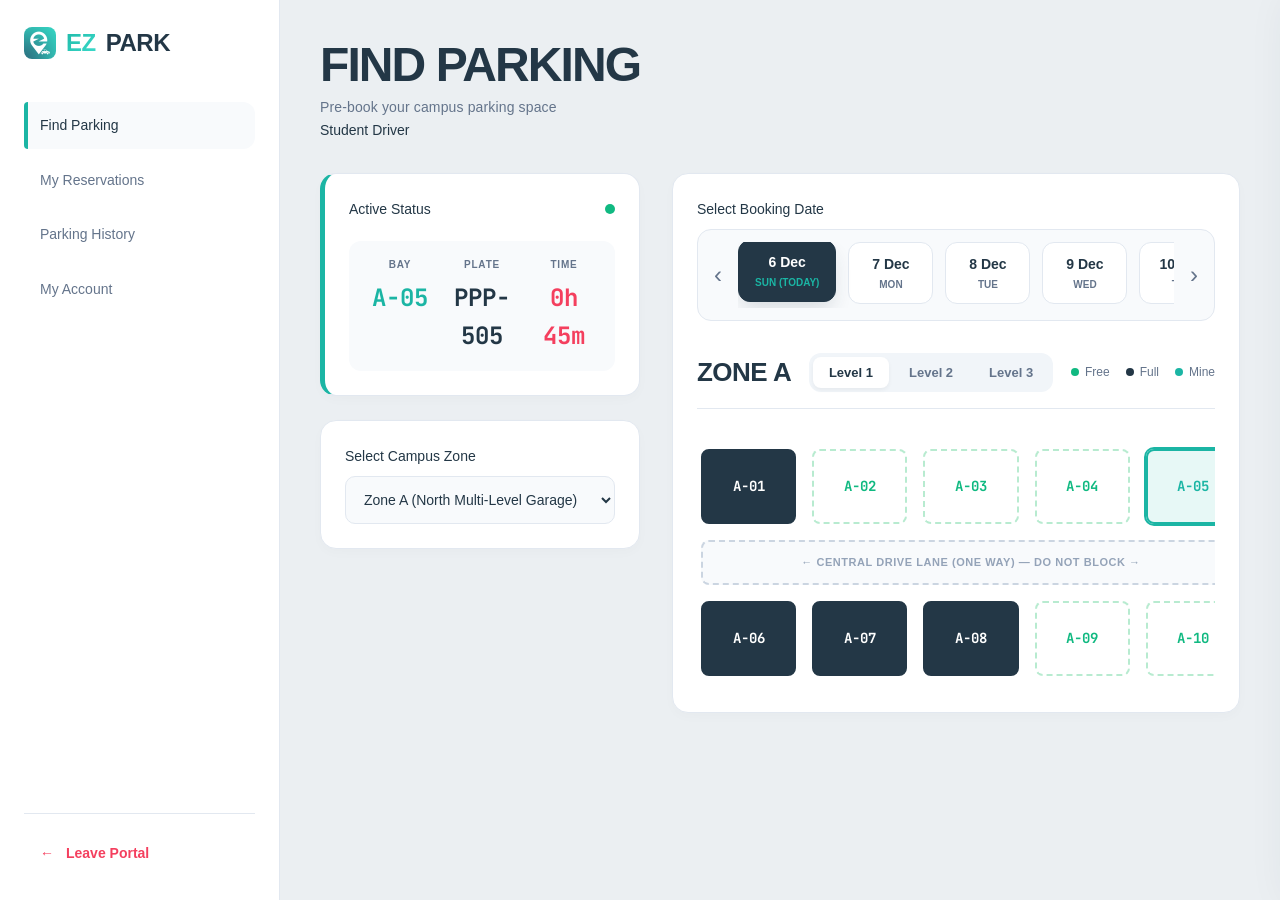
==== frontend/user.html @ 5ed70d24 "Initial commit: complete high-contrast layout, sidebar, and components" ====
<!DOCTYPE html>
<html lang="en">
<head>
    <meta charset="UTF-8">
    <meta name="viewport" content="width=device-width, initial-scale=1.0">
    <title>EZPARK | Student Portal</title>
    <link rel="stylesheet" href="style.css">
    <script src="components.js" defer></script>
</head>

<body class="admin-body user-portal-body">

    <ezpark-mobile-header></ezpark-mobile-header>

    <ezpark-sidebar role="student" active="find"></ezpark-sidebar>

    <main class="responsive-main">
        <header class="hide-on-mobile">
            <div>
                <h1>Find Parking</h1>
                <p class="section-subtitle">Pre-book your campus parking space</p>
            </div>
            <div class="user-profile">
                <span>Student Driver</span>
                <div class="avatar"></div>
            </div>
        </header>

        <div class="user-workspace-grid">
            
            <div class="user-control-col">
                <section class="card driver-status-card">
                    <div class="status-header">
                        <span class="card-title">Active Status</span>
                        <span class="status-indicator-dot pulsing"></span>
                    </div>
                    <div class="active-reservation-block">
                        <div class="status-detail">
                            <p class="detail-label">Bay</p>
                            <p class="detail-value text-teal mono-text">A-05</p>
                        </div>
                        <div class="status-detail">
                            <p class="detail-label">Plate</p>
                            <p class="detail-value mono-text">PPP-505</p>
                        </div>
                        <div class="status-detail">
                            <p class="detail-label">Time</p>
                            <p class="detail-value text-alert mono-text">0h 45m</p>
                        </div>
                    </div>
                </section>

                <section class="card zone-selector-card">
                    <span class="card-title">Select Campus Zone</span>
                    <div class="zone-dropdown-wrapper">
                        <select id="zoneSelect" class="global-select">
                            <option value="zone-a">Zone A (North Multi-Level Garage)</option>
                            <option value="zone-b">Zone B (Science Faculty Surface Lot)</option>
                            <option value="zone-c">Zone C (Underground Deck)</option>
                        </select>
                    </div>
                </section>
            </div>

            <div class="user-map-col">
                <section class="card user-map-card">
                    
                    <ezpark-calendar></ezpark-calendar>

                    <div class="map-inner-header">
                        <h3 class="panel-title" id="currentZoneTitle">Zone A</h3>
                        
                        <div class="floor-switcher" id="floorSwitcherContainer">
                            <button class="floor-btn active" data-floor="L1">Level 1</button>
                            <button class="floor-btn" data-floor="L2">Level 2</button>
                            <button class="floor-btn" data-floor="L3">Level 3</button>
                        </div>

                        <div class="map-legend">
                            <span class="legend-item"><span class="dot available"></span> Free</span>
                            <span class="legend-item"><span class="dot occupied"></span> Full</span>
                            <span class="legend-item"><span class="dot reserved"></span> Mine</span>
                        </div>
                    </div>

                    <div class="map-scroll-viewport">
                        <div class="floor-maps-container">
                            
                            <div id="map-L1" class="parking-garage-structure floor-panel active">
                                <div class="parking-spot occupied">A-01</div>
                                <div class="parking-spot available">A-02</div>
                                <div class="parking-spot available">A-03</div>
                                <div class="parking-spot available">A-04</div>
                                <div class="parking-spot reserved">A-05</div>
                                
                                <div class="driving-lane-landmark">← Central Drive Lane (One Way) — Do Not Block →</div>
                                
                                <div class="parking-spot occupied">A-06</div>
                                <div class="parking-spot occupied">A-07</div>
                                <div class="parking-spot occupied">A-08</div>
                                <div class="parking-spot available">A-09</div>
                                <div class="parking-spot available">A-10</div>
                            </div>

                            <div id="map-L2" class="parking-garage-structure floor-panel">
                                <div class="parking-spot available">B-01</div>
                                <div class="parking-spot occupied">B-02</div>
                                <div class="parking-spot occupied">B-03</div>
                                <div class="parking-spot available">B-04</div>
                                <div class="parking-spot available">B-05</div>
                                
                                <div class="driving-lane-landmark">← Central Drive Lane (One Way) — Do Not Block →</div>
                                
                                <div class="parking-spot available">B-06</div>
                                <div class="parking-spot occupied">B-07</div>
                                <div class="parking-spot available">B-08</div>
                                <div class="parking-spot occupied">B-09</div>
                                <div class="parking-spot available">B-10</div>
                            </div>

                            <div id="map-L3" class="parking-garage-structure floor-panel">
                                <div class="parking-spot available">C-01</div>
                                <div class="parking-spot available">C-02</div>
                                <div class="parking-spot available">C-03</div>
                                <div class="parking-spot occupied">C-04</div>
                                <div class="parking-spot occupied">C-05</div>
                                
                                <div class="driving-lane-landmark">← Central Drive Lane (One Way) — Do Not Block →</div>
                                
                                <div class="parking-spot occupied">C-06</div>
                                <div class="parking-spot occupied">C-07</div>
                                <div class="parking-spot available">C-08</div>
                                <div class="parking-spot available">C-09</div>
                                <div class="parking-spot available">C-10</div>
                            </div>

                        </div>
                    </div>

                    <ezpark-booking-panel></ezpark-booking-panel>

                </section>
            </div>

        </div>
    </main>

    <script>
        // 1. Structural Level Tab Switcher Logic
        const floorButtons = document.querySelectorAll('.floor-btn');
        const floorPanels = document.querySelectorAll('.floor-panel');
        
        floorButtons.forEach(button => {
            button.addEventListener('click', () => {
                floorButtons.forEach(btn => btn.classList.remove('active'));
                floorPanels.forEach(panel => panel.classList.remove('active'));
                
                button.classList.add('active');
                const targetFloor = button.getAttribute('data-floor');
                document.getElementById(`map-${targetFloor}`).classList.add('active');
            });
        });

        // 2. Zone Selection Dynamic Text Title Modifier
        const zoneSelect = document.getElementById('zoneSelect');
        const currentZoneTitle = document.getElementById('currentZoneTitle');
        const floorSwitcherContainer = document.getElementById('floorSwitcherContainer');
        
        zoneSelect.addEventListener('change', (e) => {
            const selectedZoneText = e.target.options[e.target.selectedIndex].text;
            currentZoneTitle.textContent = `${selectedZoneText.split(' (')[0]}`;
            
            if (e.target.value === 'zone-b') {
                floorSwitcherContainer.style.visibility = 'hidden';
            } else {
                floorSwitcherContainer.style.visibility = 'visible';
            }
        });

        // 3. LIVE MAP SELECTION EVENT BINDINGS
        setTimeout(() => {
            const availableSpots = document.querySelectorAll('.parking-spot.available');
            const bookingDrawer = document.getElementById('bookingDrawer');
            const drawerBayLabel = document.getElementById('drawerBayLabel');
            const submitBookingBtn = document.getElementById('submitBookingBtn');

            availableSpots.forEach(spot => {
                spot.addEventListener('click', () => {
                    // Clear previous selection highlights
                    document.querySelectorAll('.parking-spot').forEach(s => s.classList.remove('selected-target'));
                    
                    // Add prominent selection outline onto the clicked spot
                    spot.classList.add('selected-target');
                    
                    // Push dynamic details into our web component nodes
                    if (bookingDrawer && drawerBayLabel) {
                        drawerBayLabel.textContent = spot.textContent;
                        bookingDrawer.classList.add('active'); 
                    }
                });
            });

            // Handle successful confirmation transitions
            if (submitBookingBtn) {
                submitBookingBtn.addEventListener('click', () => {
                    alert(`Success! Space ${drawerBayLabel.textContent} is locked in for your arrival.`);
                    bookingDrawer.classList.remove('active');
                    
                    const currentSelected = document.querySelector('.parking-spot.selected-target');
                    if (currentSelected) {
                        currentSelected.classList.remove('selected-target', 'available');
                        currentSelected.classList.add('reserved');
                    }
                });
            }
        }, 150);
    </script>
</body>
</html>
---- frontend/style.css ----
/* ==========================================================================
   1. GLOBAL DESIGN TOKENS & FONTS
   ========================================================================== */
@import url('https://fonts.googleapis.com/css2?family=JetBrains+Mono:wght@500;700&display=swap');
@import url('https://api.fontshare.com/v2/css?f[]=clash-display@600;700&f[]=satoshi@400;500;700&display=swap');

:root {
    /* Brand Color Palette */
    --brand-slate: #233746;
    --brand-teal-start: #1BB5A4;
    --brand-teal-end: #40E0D0;
    --bg-canvas: #EBEFF2; /* Soft structural gray keeps cards visually separated */
    --bg-card: #FFFFFF;
    --text-muted: #64748B;
    --border-color: #E2E8F0;
    
    /* Semantic System States */
    --state-available: #10B981;
    --state-occupied: #233746;
    --state-reserved: #1BB5A4;
    --state-alert: #F43F5E;
}

/* ==========================================================================
   2. GLOBAL ELEMENT RESETS (HIGH-CONTRAST EDITION)
   ========================================================================== */
* {
    box-sizing: border-box;
    margin: 0;
    padding: 0;
}

body {
    font-family: 'Satoshi', sans-serif;
    font-size: 14px;
    font-weight: 400; 
    line-height: 1.6;
    background-color: var(--bg-canvas);
    color: var(--brand-slate);
    -webkit-font-smoothing: antialiased;
}

/* MASTER HEADING CONTRAST ENGINE */
h1, h2, h3, h4, h5, h6, .panel-title {
    font-family: 'Clash Display', sans-serif;
    font-weight: 700;
    text-transform: uppercase;
    line-height: 1.05; 
    color: var(--brand-slate);
}

/* DRAMATIC TYPOGRAPHIC SCALE OVERRIDES */
h1 {
    font-size: 48px !important;         
    letter-spacing: -0.04em !important; 
    margin-bottom: 6px;
}

h2 {
    font-size: 38px !important;         
    letter-spacing: -0.03em !important;
}

h3, .panel-title {
    font-size: 26px !important;         
    letter-spacing: -0.02em !important;
}

.section-subtitle {
    font-size: 14px;
    color: var(--text-muted);
    font-weight: 400;                   
    letter-spacing: 0.01em;
    text-transform: none;               
}

/* ==========================================================================
   3. SHARED GLOBAL COMPONENTS & MAP STATES
   ========================================================================== */
.card {
    background-color: var(--bg-card);
    border: 1px solid var(--border-color);
    border-radius: 16px; 
    padding: 24px;
    display: flex;
    flex-direction: column;
    gap: 8px;
    box-shadow: 0 4px 12px rgba(35, 55, 70, 0.02);
}

.btn-primary {
    background: linear-gradient(135deg, var(--brand-teal-start), var(--brand-teal-end));
    color: white;
    border: none;
    padding: 10px 20px;
    border-radius: 10px;
    font-weight: 600;
    cursor: pointer;
    font-family: 'Inter', sans-serif;
    transition: all 0.1s ease;
}
.btn-primary:active { transform: scale(0.98); }
.btn-primary:hover { opacity: 0.95; }

.global-select {
    width: 100%;
    padding: 14px;
    border: 1px solid var(--border-color);
    border-radius: 10px;
    font-family: 'Inter', sans-serif;
    background-color: #F8FAFC;
    color: var(--brand-slate);
    font-size: 14px;
    font-weight: 500;
    outline: none;
    cursor: pointer;
}

.mono-text { font-family: 'JetBrains Mono', monospace; }
.text-teal { color: var(--brand-teal-start); }
.text-available { color: var(--state-available); }
.text-alert { color: var(--state-alert); }

/* --- BRAND LOGO ASSETS --- */
.logo-fallback {
    font-family: 'Montserrat', sans-serif;
    font-weight: 900;
    font-size: 24px;
    letter-spacing: -0.02em;
    text-transform: uppercase;
    display: flex;
    align-items: center;
    gap: 10px;
}

.logo-icon-placeholder {
    width: 32px;
    height: 32px;
    background: linear-gradient(135deg, var(--brand-teal-start), var(--brand-teal-end));
    border-radius: 8px;
    flex-shrink: 0;
    display: flex;
    align-items: center;
    justify-content: center;
    overflow: hidden;
}

.logo-icon-placeholder img {
    width: 100%;
    height: 100%;
    object-fit: cover;
}

.logo-fallback .ez { 
    background: linear-gradient(135deg, var(--brand-teal-start), var(--brand-teal-end)); 
    -webkit-background-clip: text; 
    -webkit-text-fill-color: transparent; 
}
.logo-fallback .park { color: var(--brand-slate); }

/* --- ROLLING TIMELINE CALENDAR ENGINE --- */
.date-selection-zone {
    margin-bottom: 24px;
    display: flex;
    flex-direction: column;
    gap: 8px;
}

.date-carousel {
    display: flex;
    align-items: center;
    gap: 12px;
    background-color: #F8FAFC;
    padding: 12px;
    border-radius: 14px;
    border: 1px solid var(--border-color);
}

.date-cards-wrapper {
    display: flex;
    gap: 12px;
    flex: 1;
    overflow-x: auto;
    scroll-behavior: smooth;
    padding-bottom: 4px;
}
.date-cards-wrapper::-webkit-scrollbar { display: none; }
.date-cards-wrapper { -ms-overflow-style: none; scrollbar-width: none; }

.date-card {
    background-color: var(--bg-card) !important;
    border: 1px solid var(--border-color) !important;
    border-radius: 12px !important;
    padding: 10px 16px;
    display: flex;
    flex-direction: column;
    align-items: center;
    justify-content: center;
    cursor: pointer;
    min-width: 85px;
    flex-shrink: 0;
    transition: all 0.2s cubic-bezier(0.4, 0, 0.2, 1) !important;
}

.date-card .date-num {
    font-size: 14px !important;
    font-weight: 700 !important;
    color: var(--brand-slate) !important;
}

.date-card .date-day {
    font-size: 10px !important;
    font-weight: 700 !important;
    color: var(--text-muted) !important;
    margin-top: 2px;
}

.date-card:hover {
    border-color: var(--brand-teal-start) !important;
    background-color: rgba(27, 181, 164, 0.02) !important;
}

/* Premium Selected Active Card Accent Overrides */
.date-card.active {
    background-color: var(--brand-slate) !important; 
    border-color: var(--brand-slate) !important;
    box-shadow: 0 10px 20px -4px rgba(35, 55, 70, 0.16) !important;
    transform: translateY(-2px); 
}

.date-card.active .date-num { color: #FFFFFF !important; }
.date-card.active .date-day { color: var(--brand-teal-start) !important; font-weight: 700 !important; }

.carousel-arrow {
    background: none;
    border: none;
    font-size: 24px;
    color: var(--text-muted);
    cursor: pointer;
    padding: 0 4px;
    font-weight: 300;
    user-select: none;
}
.carousel-arrow:hover { color: var(--brand-slate); }

/* --- REALISTIC PARKING GARAGE MAP CELLS --- */
.map-scroll-viewport {
    width: 100%;
    overflow-x: auto;
    padding: 4px;
}

.parking-garage-structure {
    display: grid;
    grid-template-columns: repeat(5, 1fr); 
    gap: 16px;
    min-width: 540px; 
    margin-top: 12px;
}

.driving-lane-landmark {
    grid-column: span 5;
    background-color: #F8FAFC;
    border: 2px dashed #CBD5E1;
    border-radius: 8px;
    height: 45px;
    display: flex;
    align-items: center;
    justify-content: center;
    color: #94A3B8;
    font-size: 11px;
    font-weight: 700;
    font-family: 'Inter', sans-serif;
    letter-spacing: 0.05em;
    text-transform: uppercase;
    user-select: none;
}

.parking-spot {
    height: 75px;
    border: 2px dashed var(--border-color);
    border-radius: 8px;
    display: flex;
    align-items: center;
    justify-content: center;
    font-family: 'JetBrains Mono', monospace;
    font-size: 14px;
    font-weight: 700;
    cursor: pointer;
    transition: all 0.2s ease;
}

/* Mutually Exclusive State Visuals (Solving Free vs Mine Confusion) */
.parking-spot.available { 
    border: 2px dashed #B8EBD0; 
    background-color: #FFFFFF; 
    color: var(--state-available); 
}
.parking-spot.occupied { border-style: solid; border-color: var(--brand-slate); background-color: var(--brand-slate); color: #FFFFFF; }
.parking-spot.reserved { border-style: solid; border-color: var(--brand-teal-start); background-color: rgba(27, 181, 164, 0.1); color: var(--brand-teal-start); box-shadow: 0 0 0 2px var(--brand-teal-start); }

/* Target Selection High Contrast Engine */
.parking-spot.selected-target {
    background-color: var(--brand-teal-start) !important;
    color: #FFFFFF !important; 
    border-style: solid !important;
    border-color: var(--brand-teal-start) !important;
    transform: scale(1.04);
    box-shadow: 0 0 0 4px rgba(27, 181, 164, 0.35), 0 10px 20px rgba(27, 181, 164, 0.2) !important;
}

/* ==========================================================================
   4. LAYOUT SCHEMES & CORE WORKSPACES
   ========================================================================== */
.admin-body { 
    display: flex; 
    height: 100vh; 
    overflow: hidden; 
}

ezpark-sidebar { display: flex; flex-shrink: 0; }

aside { 
    width: 280px; 
    background-color: #FFFFFF; 
    border-right: 1px solid var(--border-color); 
    display: flex; 
    flex-direction: column; 
    padding: 24px; 
    height: 100%;
}
.brand-container { margin-bottom: 40px; }
.nav-links { list-style: none; display: flex; flex-direction: column; gap: 8px; }
.nav-links a { display: flex; align-items: center; gap: 12px; padding: 12px 16px; color: var(--text-muted); text-decoration: none; font-weight: 500; border-radius: 12px; }
.nav-item.active a { background-color: #F8FAFC; color: var(--brand-slate); border-left: 4px solid var(--brand-teal-start); border-radius: 4px 12px 12px 4px; padding-left: 12px; }
main { flex: 1; display: flex; flex-direction: column; overflow-y: auto; padding: 40px; gap: 32px; }
.sidebar-footer { margin-top: auto; padding-top: 16px; border-top: 1px solid var(--border-color); }
.nav-logout { display: flex; align-items: center; gap: 12px; padding: 12px 16px; color: var(--state-alert); text-decoration: none; font-weight: 600; border-radius: 12px; }
.nav-logout:hover { background-color: #FFF1F2; }

/* Desktop Workspace Splitting */
.user-workspace-grid {
    display: grid;
    grid-template-columns: 320px 1fr;
    gap: 32px;
    align-items: start;
}
.user-control-col { display: flex; flex-direction: column; gap: 24px; }
.user-map-col { min-width: 0; }

/* LEVEL SELECTOR PILLS */
.floor-switcher { display: flex; background-color: #F1F5F9; padding: 4px; border-radius: 12px; gap: 4px; }
.floor-btn { padding: 8px 16px; background: none; border: none; font-family: 'Inter', sans-serif; font-size: 13px; font-weight: 600; color: var(--text-muted); cursor: pointer; border-radius: 8px; transition: all 0.15s ease; }
.floor-btn.active { background-color: var(--bg-card); color: var(--brand-slate); box-shadow: 0 2px 4px rgba(0,0,0,0.05); }

.floor-panel { display: none !important; }
.floor-panel.active { display: grid !important; }

/* Driver Live Tracker Stats Display */
.driver-status-card { border-left: 5px solid var(--brand-teal-start); }
.status-header { display: flex; justify-content: space-between; align-items: center; margin-bottom: 12px; }
.status-indicator-dot { width: 10px; height: 10px; background-color: var(--state-available); border-radius: 50%; }
.status-indicator-dot.pulsing { animation: pulse-green 2s infinite; }

@keyframes pulse-green {
    0% { transform: scale(0.95); box-shadow: 0 0 0 0 rgba(16, 185, 129, 0.7); }
    70% { transform: scale(1); box-shadow: 0 0 0 6px rgba(16, 185, 129, 0); }
    100% { transform: scale(0.95); box-shadow: 0 0 0 0 rgba(16, 185, 129, 0); }
}

.active-reservation-block { display: grid; grid-template-columns: repeat(3, 1fr); gap: 12px; background-color: #F8FAFC; padding: 16px; border-radius: 12px; text-align: center; }

/* Inversion Contrast Subtitles */
.detail-label {
    font-size: 10px !important;
    font-weight: 700 !important;
    letter-spacing: 0.08em !important;
    color: var(--text-muted) !important;
    text-transform: uppercase !important;
    margin-bottom: 6px !important;
}
.detail-value { font-size: 24px !important; font-weight: 700 !important; }

.map-inner-header { display: flex; justify-content: space-between; align-items: center; border-bottom: 1px solid var(--border-color); padding-bottom: 16px; margin-bottom: 16px; flex-wrap: wrap; gap: 16px; }
.map-legend { display: flex; gap: 16px; font-size: 12px; color: var(--text-muted); font-weight: 500; }
.legend-item { display: flex; align-items: center; gap: 6px; }
.legend-item .dot { width: 8px; height: 8px; border-radius: 50%; display: inline-block; }
.legend-item .dot.available { background-color: var(--state-available); }
.legend-item .dot.occupied { background-color: var(--brand-slate); }
.legend-item .dot.reserved { background-color: var(--brand-teal-start); }

/* ==========================================================================
   5. RESPONSIVE FLUID MEDIA QUERIES (DESKTOP-SAFE LAYOUT LOCK)
   ========================================================================== */
.mobile-nav-header { display: none !important; }

@media (max-width: 1024px) { 
    .admin-body { flex-direction: column; overflow-y: auto; height: auto; }
    .user-portal-body { display: block; }
    .hide-on-mobile { display: none !important; }
    
    .mobile-nav-header {
        display: flex !important;
        justify-content: space-between;
        align-items: center;
        background-color: var(--bg-card);
        padding: 16px 24px;
        border-bottom: 1px solid var(--border-color);
        position: sticky;
        top: 0;
        z-index: 100;
    }

    ezpark-sidebar { position: absolute; }
    .responsive-sidebar {
        position: fixed;
        top: 68px;
        left: -280px; 
        height: calc(100vh - 68px);
        z-index: 90;
        transition: left 0.25s cubic-bezier(0.4, 0, 0.2, 1);
        box-shadow: 10px 0 30px rgba(0,0,0,0.05);
    }
    .responsive-sidebar.open { left: 0; }

    .user-workspace-grid, .workspace-grid {
        grid-template-columns: 1fr;
        gap: 24px;
    }
    .responsive-main { padding: 24px !important; gap: 24px !important; width: 100%; }
    .map-inner-header { flex-direction: column; align-items: flex-start; }
    .floor-switcher { width: 100%; }
}

/* ==========================================================================
   6. LOGIN PAGE LOGO CUSTOM SCALING
   ========================================================================== */
.login-page .logo-fallback {
    font-size: 36px; 
    gap: 14px;       
}
.login-page .logo-icon-placeholder {
    width: 48px;         
    height: 48px;        
    border-radius: 12px; 
}

/* ==========================================================================
   7. CLEAN HIGH-CONTRAST SIDE DRAWER ENGINE
   ========================================================================== */
.booking-drawer-wrapper {
    position: fixed !important; /* Firm viewport tracking across all responsive widths */
    top: 0 !important;
    bottom: 0 !important;
    right: -380px !important; /* Concealed off-screen right by default */
    left: auto !important;
    width: 360px !important;
    height: 100vh !important;
    background-color: var(--bg-card) !important;
    border-left: 1px solid var(--border-color) !important;
    border-top: none !important;
    border-radius: 0 !important; 
    padding: 40px 28px !important;
    display: flex !important;
    flex-direction: column !important;
    gap: 24px !important;
    z-index: 2000 !important;
    transition: right 0.3s cubic-bezier(0.4, 0, 0.2, 1) !important;
    box-shadow: -10px 0 40px rgba(35, 55, 70, 0.08) !important;
}

.booking-drawer-wrapper.active { 
    right: 0 !important; 
}

/* Input Form Typography Cleanups */
.booking-drawer-wrapper .control-label {
    font-family: 'Satoshi', sans-serif !important;
    font-size: 11px !important;
    font-weight: 700 !important;
    text-transform: uppercase !important;
    letter-spacing: 0.05em !important;
    color: var(--text-muted) !important;
    margin-bottom: 2px !important;
}

.booking-drawer-wrapper .global-select,
.booking-drawer-wrapper input[type="time"] {
    padding: 12px 14px !important;
    font-size: 14px !important;
    font-weight: 500 !important;
    border-radius: 8px !important;
    border: 1px solid var(--border-color) !important;
    background-color: #F8FAFC !important;
}

.drawer-spot-display {
    font-family: 'Clash Display', sans-serif;
    font-size: 28px;
    font-weight: 700;
    color: var(--brand-teal-start);
    line-height: 1.1;
    margin-top: 2px;
}

.drawer-details-box {
    background-color: #F8FAFC !important;
    border: 1px solid var(--border-color) !important;
    border-radius: 8px !important;
    padding: 14px !important;
}

.drawer-row {
    display: flex;
    justify-content: space-between;
    align-items: center;
    font-size: 13px;
}

.drawer-row span { 
    color: var(--text-muted); 
    font-weight: 500; 
}

.drawer-row strong { 
    color: var(--brand-slate); 
    font-weight: 700; 
}

.booking-drawer-wrapper .full-width-btn {
    width: 100% !important;
    padding: 14px !important;
    font-size: 14px !important;
    border-radius: 8px !important;
    font-weight: 600 !important;
}
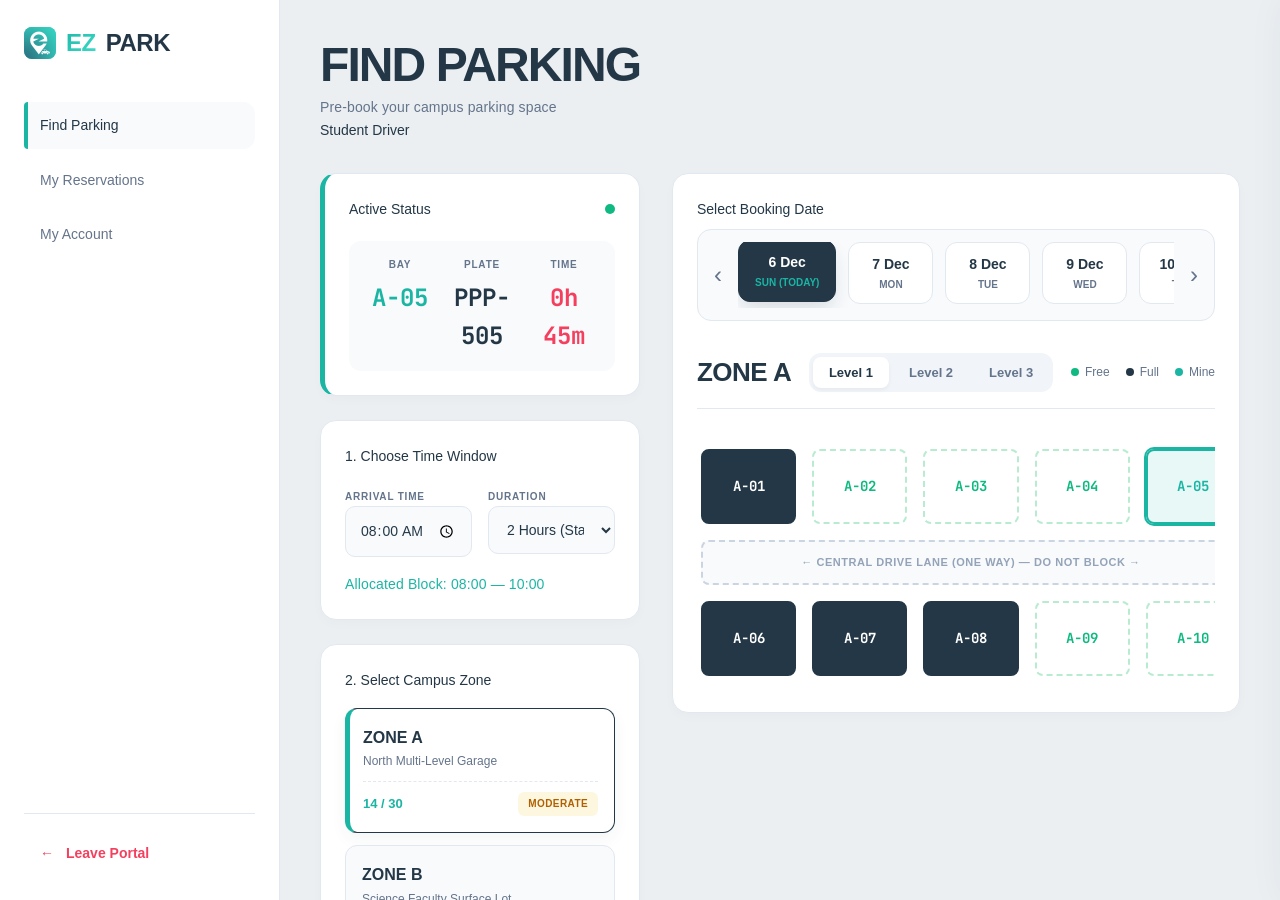
==== commit 59edbf3c: "feat: implement global time config and interactive zone selection cards" ====
--- a/frontend/user.html
+++ b/frontend/user.html
@@ -5,6 +5,7 @@
     <meta name="viewport" content="width=device-width, initial-scale=1.0">
     <title>EZPARK | Student Portal</title>
     <link rel="stylesheet" href="style.css">
+    <script src="data.js"></script>
     <script src="components.js" defer></script>
 </head>
 
@@ -29,6 +30,7 @@
         <div class="user-workspace-grid">
             
             <div class="user-control-col">
+                
                 <section class="card driver-status-card">
                     <div class="status-header">
                         <span class="card-title">Active Status</span>
@@ -50,14 +52,64 @@
                     </div>
                 </section>
 
-                <section class="card zone-selector-card">
-                    <span class="card-title">Select Campus Zone</span>
-                    <div class="zone-dropdown-wrapper">
-                        <select id="zoneSelect" class="global-select">
-                            <option value="zone-a">Zone A (North Multi-Level Garage)</option>
-                            <option value="zone-b">Zone B (Science Faculty Surface Lot)</option>
-                            <option value="zone-c">Zone C (Underground Deck)</option>
-                        </select>
+                <section class="card">
+                    <span class="card-title">1. Choose Time Window</span>
+                    <div class="time-config-grid">
+                        <div class="form-group">
+                            <label class="detail-label">Arrival Time</label>
+                            <input type="time" id="globalArrivalTime" class="global-select" value="08:00">
+                        </div>
+                        <div class="form-group">
+                            <label class="detail-label">Duration</label>
+                            <select id="globalDuration" class="global-select">
+                                <option value="1">1 Hour (Quick Class)</option>
+                                <option value="2" selected>2 Hours (Standard Lab)</option>
+                                <option value="4">4 Hours (Half-Day Study)</option>
+                            </select>
+                        </div>
+                    </div>
+                    <p class="section-subtitle" id="timeRangeIndicator" style="margin-top: 8px; font-weight: 500; color: var(--brand-teal-start);">
+                        Allocated Block: 08:00 AM - 10:00 AM
+                    </p>
+                </section>
+
+                <section class="card">
+                    <span class="card-title">2. Select Campus Zone</span>
+                    <div class="zone-cards-list" id="zoneCardsContainer">
+                        
+                        <div class="zone-selection-item active" data-zone="zone-a">
+                            <div class="zone-item-header">
+                                <strong class="zone-name">Zone A</strong>
+                                <span class="zone-location-sub">North Multi-Level Garage</span>
+                            </div>
+                            <div class="zone-item-status">
+                                <span class="capacity-counter text-available" id="count-zone-a">🟢 14 / 30 Free</span>
+                                <span class="demand-badge badge-low" id="badge-zone-a">Low Demand</span>
+                            </div>
+                        </div>
+
+                        <div class="zone-selection-item" data-zone="zone-b">
+                            <div class="zone-item-header">
+                                <strong class="zone-name">Zone B</strong>
+                                <span class="zone-location-sub">Science Faculty Surface Lot</span>
+                            </div>
+                            <div class="zone-item-status">
+                                <span class="capacity-counter text-alert" id="count-zone-b">🔴 2 / 45 Free</span>
+                                <span class="demand-badge badge-high" id="badge-zone-b">Full Capacity</span>
+                            </div>
+                        </div>
+
+                        <div class="zone-selection-item" data-zone="zone-c">
+                            <div class="zone-item-header">
+                                <strong class="zone-name">Zone C</strong>
+                                <span class="zone-location-sub">Underground Deck</span>
+                            </div>
+                            <div class="zone-item-status">
+                                <span class="capacity-counter text-teal" id="count-zone-c">🟡 15 / 25 Free</span>
+                                <span class="demand-badge badge-moderate" id="badge-zone-c">Moderate</span>
+                            </div>
+                        </div>
+
                     </div>
                 </section>
             </div>
@@ -65,7 +117,7 @@
             <div class="user-map-col">
                 <section class="card user-map-card">
                     
-                    <ezpark-calendar></ezpark-calendar>
+                    <ezpark-calendar id="mainCalendarHub"></ezpark-calendar>
 
                     <div class="map-inner-header">
                         <h3 class="panel-title" id="currentZoneTitle">Zone A</h3>
@@ -85,55 +137,9 @@
 
                     <div class="map-scroll-viewport">
                         <div class="floor-maps-container">
-                            
-                            <div id="map-L1" class="parking-garage-structure floor-panel active">
-                                <div class="parking-spot occupied">A-01</div>
-                                <div class="parking-spot available">A-02</div>
-                                <div class="parking-spot available">A-03</div>
-                                <div class="parking-spot available">A-04</div>
-                                <div class="parking-spot reserved">A-05</div>
-                                
-                                <div class="driving-lane-landmark">← Central Drive Lane (One Way) — Do Not Block →</div>
-                                
-                                <div class="parking-spot occupied">A-06</div>
-                                <div class="parking-spot occupied">A-07</div>
-                                <div class="parking-spot occupied">A-08</div>
-                                <div class="parking-spot available">A-09</div>
-                                <div class="parking-spot available">A-10</div>
-                            </div>
-
-                            <div id="map-L2" class="parking-garage-structure floor-panel">
-                                <div class="parking-spot available">B-01</div>
-                                <div class="parking-spot occupied">B-02</div>
-                                <div class="parking-spot occupied">B-03</div>
-                                <div class="parking-spot available">B-04</div>
-                                <div class="parking-spot available">B-05</div>
-                                
-                                <div class="driving-lane-landmark">← Central Drive Lane (One Way) — Do Not Block →</div>
-                                
-                                <div class="parking-spot available">B-06</div>
-                                <div class="parking-spot occupied">B-07</div>
-                                <div class="parking-spot available">B-08</div>
-                                <div class="parking-spot occupied">B-09</div>
-                                <div class="parking-spot available">B-10</div>
-                            </div>
-
-                            <div id="map-L3" class="parking-garage-structure floor-panel">
-                                <div class="parking-spot available">C-01</div>
-                                <div class="parking-spot available">C-02</div>
-                                <div class="parking-spot available">C-03</div>
-                                <div class="parking-spot occupied">C-04</div>
-                                <div class="parking-spot occupied">C-05</div>
-                                
-                                <div class="driving-lane-landmark">← Central Drive Lane (One Way) — Do Not Block →</div>
-                                
-                                <div class="parking-spot occupied">C-06</div>
-                                <div class="parking-spot occupied">C-07</div>
-                                <div class="parking-spot available">C-08</div>
-                                <div class="parking-spot available">C-09</div>
-                                <div class="parking-spot available">C-10</div>
-                            </div>
-
+                            <div id="map-L1" class="parking-garage-structure floor-panel active"></div>
+                            <div id="map-L2" class="parking-garage-structure floor-panel"></div>
+                            <div id="map-L3" class="parking-garage-structure floor-panel"></div>
                         </div>
                     </div>
 
@@ -146,74 +152,222 @@
     </main>
 
     <script>
-        // 1. Structural Level Tab Switcher Logic
+        // --- 1. SYSTEM CENTRAL STATE REGISTER ---
+        let globalParkingDatabase = [...initialParkingData];
+        let selectedActiveZoneID = "zone-a";
+        let selectedActiveFloorID = "L1";
+        let selectedActiveSpotID = null;
+        
+        let selectedBookingDate = "TODAY";
+        let selectedArrivalTime = "08:00";
+        let selectedDurationHours = 2;
+
+        // --- 2. THE LIVE MAP CELL GRAPHICS GENERATOR ---
+        function renderGarageMap() {
+            const container = document.getElementById(`map-${selectedActiveFloorID}`);
+            if (!container) return;
+
+            container.innerHTML = "";
+
+            // Query database array filtered precisely by active Zone AND active Floor level
+            const levelSpots = globalParkingDatabase.filter(spot => 
+                spot.zone === selectedActiveZoneID && spot.level === selectedActiveFloorID
+            );
+
+            // Mock edge case: If zone has no slots allocated (like Zone B surface lot)
+            if (levelSpots.length === 0) {
+                container.innerHTML = `<div class="driving-lane-landmark" style="grid-column: span 5; border-style: solid;">No multi-level tracking available for this zone configuration.</div>`;
+                return;
+            }
+
+            levelSpots.forEach((spot, index) => {
+                if (index === 5) {
+                    const lane = document.createElement("div");
+                    lane.className = "driving-lane-landmark";
+                    lane.textContent = "← Central Drive Lane (One Way) — Do Not Block →";
+                    container.appendChild(lane);
+                }
+
+                const spotDiv = document.createElement("div");
+                spotDiv.className = `parking-spot ${spot.status}`;
+                spotDiv.textContent = spot.id;
+
+                if (spot.id === selectedActiveSpotID) {
+                    spotDiv.classList.add("selected-target");
+                }
+
+                if (spot.status === "available") {
+                    spotDiv.addEventListener("click", () => handleSpotSelection(spot.id));
+                }
+
+                container.appendChild(spotDiv);
+            });
+        }
+
+        // --- 3. REACTIVE CONTROLLER OPERATIONS ---
+        function handleSpotSelection(spotId) {
+            selectedActiveSpotID = spotId;
+            renderGarageMap(); // Sync graphic configurations instantly
+
+            const bookingDrawer = document.getElementById('bookingDrawer');
+            const drawerBayLabel = document.getElementById('drawerBayLabel');
+            const arrivalTimeInput = document.getElementById('arrivalTimeInput');
+
+            if (bookingDrawer && drawerBayLabel) {
+                drawerBayLabel.textContent = spotId;
+                
+                // Push our top-level global time configurations straight down into our custom drawer components dynamically
+                if (arrivalTimeInput) {
+                    arrivalTimeInput.value = selectedArrivalTime;
+                }
+                bookingDrawer.classList.add('active'); 
+            }
+        }
+
+        // Central Simulator: Generates randomized mock capacity numbers based on chosen hour thresholds
+        function simulateCapacityEngine() {
+            const timeNum = parseInt(selectedArrivalTime.split(':')[0]);
+            
+            // Generate simulated metrics based on hours chosen (mimics heavy database calls)
+            let factorA = (timeNum >= 9 && timeNum <= 12) ? 4 : 14;
+            let factorB = (timeNum >= 8 && timeNum <= 11) ? 0 : 7;
+            let factorC = (timeNum >= 13 && timeNum <= 16) ? 2 : 18;
+
+            // Apply updates straight to the UI node labels
+            updateZoneCardUI("zone-a", factorA, 30, "count-zone-a", "badge-zone-a");
+            updateZoneCardUI("zone-b", factorB, 45, "count-zone-b", "badge-zone-b");
+            updateZoneCardUI("zone-c", factorC, 25, "count-zone-c", "badge-zone-c");
+        }
+
+        function updateZoneCardUI(zoneId, free, total, countElementId, badgeElementId) {
+            const countEl = document.getElementById(countElementId);
+            const badgeEl = document.getElementById(badgeElementId);
+            if (!countEl || !badgeEl) return;
+
+            let percentageFull = ((total - free) / total) * 100;
+            
+            if (free === 0) {
+                countEl.className = "capacity-counter text-alert";
+                countEl.textContent = `30/30`;
+                badgeEl.className = "demand-badge badge-high";
+                badgeEl.textContent = "Locked Full";
+            } else if (percentageFull > 80) {
+                countEl.className = "capacity-counter text-alert";
+                countEl.textContent = `${free} / ${total}`;
+                badgeEl.className = "demand-badge badge-high";
+                badgeEl.textContent = "High Demand";
+            } else if (percentageFull > 40) {
+                countEl.className = "capacity-counter text-teal";
+                countEl.textContent = `${free} / ${total}`;
+                badgeEl.className = "demand-badge badge-moderate";
+                badgeEl.textContent = "Moderate";
+            } else {
+                countEl.className = "capacity-counter text-available";
+                countEl.textContent = `${free} / ${total}`;
+                badgeEl.className = "demand-badge badge-low";
+                badgeEl.textContent = "Low Demand";
+            }
+        }
+
+        function calculateTimeBoundaries() {
+            const [hours, minutes] = selectedArrivalTime.split(':').map(Number);
+            let endHour = (hours + parseInt(selectedDurationHours)) % 24;
+            
+            const formatPad = (num) => String(num).padStart(2, '0');
+            const displayStart = `${formatPad(hours)}:${formatPad(minutes)}`;
+            const displayEnd = `${formatPad(endHour)}:${formatPad(minutes)}`;
+            
+            document.getElementById('timeRangeIndicator').textContent = `Allocated Block: ${displayStart} — ${displayEnd}`;
+            simulateCapacityEngine();
+        }
+
+        // --- 4. DATA-BOUND DOM NAVIGATION LISTENERS ---
+        
+        // Zone Selection Item Click Toggles
+        const zoneItems = document.querySelectorAll('.zone-selection-item');
+        zoneItems.forEach(item => {
+            item.addEventListener('click', () => {
+                zoneItems.forEach(i => i.classList.remove('active'));
+                item.classList.add('active');
+
+                selectedActiveZoneID = item.getAttribute('data-zone');
+                
+                // Track textual modifications onto the map canvas head
+                const nameStr = item.querySelector('.zone-name').textContent;
+                document.getElementById('currentZoneTitle').textContent = nameStr;
+
+                // Toggle Level options visibility contextually
+                const switcher = document.getElementById('floorSwitcherContainer');
+                switcher.style.visibility = selectedActiveZoneID === 'zone-b' ? 'hidden' : 'visible';
+
+                selectedActiveSpotID = null; // Clear tracking anchors
+                renderGarageMap();
+            });
+        });
+
+        // Floor Tab Switch Toggles
         const floorButtons = document.querySelectorAll('.floor-btn');
         const floorPanels = document.querySelectorAll('.floor-panel');
-        
         floorButtons.forEach(button => {
             button.addEventListener('click', () => {
                 floorButtons.forEach(btn => btn.classList.remove('active'));
                 floorPanels.forEach(panel => panel.classList.remove('active'));
                 
                 button.classList.add('active');
-                const targetFloor = button.getAttribute('data-floor');
-                document.getElementById(`map-${targetFloor}`).classList.add('active');
+                selectedActiveFloorID = button.getAttribute('data-floor');
+                document.getElementById(`map-${selectedActiveFloorID}`).classList.add('active');
+                
+                selectedActiveSpotID = null;
+                renderGarageMap();
             });
         });
 
-        // 2. Zone Selection Dynamic Text Title Modifier
-        const zoneSelect = document.getElementById('zoneSelect');
-        const currentZoneTitle = document.getElementById('currentZoneTitle');
-        const floorSwitcherContainer = document.getElementById('floorSwitcherContainer');
-        
-        zoneSelect.addEventListener('change', (e) => {
-            const selectedZoneText = e.target.options[e.target.selectedIndex].text;
-            currentZoneTitle.textContent = `${selectedZoneText.split(' (')[0]}`;
-            
-            if (e.target.value === 'zone-b') {
-                floorSwitcherContainer.style.visibility = 'hidden';
-            } else {
-                floorSwitcherContainer.style.visibility = 'visible';
-            }
-        });
-
-        // 3. LIVE MAP SELECTION EVENT BINDINGS
-        setTimeout(() => {
-            const availableSpots = document.querySelectorAll('.parking-spot.available');
-            const bookingDrawer = document.getElementById('bookingDrawer');
-            const drawerBayLabel = document.getElementById('drawerBayLabel');
-            const submitBookingBtn = document.getElementById('submitBookingBtn');
-
-            availableSpots.forEach(spot => {
-                spot.addEventListener('click', () => {
-                    // Clear previous selection highlights
-                    document.querySelectorAll('.parking-spot').forEach(s => s.classList.remove('selected-target'));
-                    
-                    // Add prominent selection outline onto the clicked spot
-                    spot.classList.add('selected-target');
-                    
-                    // Push dynamic details into our web component nodes
-                    if (bookingDrawer && drawerBayLabel) {
-                        drawerBayLabel.textContent = spot.textContent;
-                        bookingDrawer.classList.add('active'); 
-                    }
+        // Global Time Configuration Input Listeners
+        document.getElementById('globalArrivalTime').addEventListener('input', (e) => {
+            selectedArrivalTime = e.target.value;
+            calculateTimeBoundaries();
+        });
+
+        document.getElementById('globalDuration').addEventListener('change', (e) => {
+            selectedDurationHours = e.target.value;
+            calculateTimeBoundaries();
+        });
+
+        // --- 5. INITIAL SYSTEM BOOTSTRAP ---
+        window.addEventListener("DOMContentLoaded", () => {
+            calculateTimeBoundaries();
+            renderGarageMap();
+
+            // Establish final custom confirmations trigger bindings
+            setTimeout(() => {
+                const submitBookingBtn = document.getElementById('submitBookingBtn');
+                const bookingDrawer = document.getElementById('bookingDrawer');
+                
+                if (submitBookingBtn) {
+                    submitBookingBtn.addEventListener('click', () => {
+                        alert(`Success! Space ${selectedActiveSpotID} is locked in for your departure window.`);
+                        
+                        const databaseEntry = globalParkingDatabase.find(s => s.id === selectedActiveSpotID);
+                        if (databaseEntry) {
+                            databaseEntry.status = "reserved"; 
+                        }
+
+                        bookingDrawer.classList.remove('active');
+                        selectedActiveSpotID = null; 
+                        renderGarageMap();
+                    });
+                }
+
+                // Listen to rolling horizontal layout calendars clicks seamlessly
+                const dateCards = document.querySelectorAll('.date-card');
+                dateCards.forEach(card => {
+                    card.addEventListener('click', () => {
+                        selectedBookingDate = card.querySelector('.date-num').textContent;
+                        simulateCapacityEngine(); // Redo calculations for new days chosen
+                    });
                 });
-            });
-
-            // Handle successful confirmation transitions
-            if (submitBookingBtn) {
-                submitBookingBtn.addEventListener('click', () => {
-                    alert(`Success! Space ${drawerBayLabel.textContent} is locked in for your arrival.`);
-                    bookingDrawer.classList.remove('active');
-                    
-                    const currentSelected = document.querySelector('.parking-spot.selected-target');
-                    if (currentSelected) {
-                        currentSelected.classList.remove('selected-target', 'available');
-                        currentSelected.classList.add('reserved');
-                    }
-                });
-            }
-        }, 150);
+            }, 300);
+        });
     </script>
 </body>
 </html>
--- a/frontend/style.css
+++ b/frontend/style.css
@@ -409,6 +409,40 @@
         position: sticky;
         top: 0;
         z-index: 100;
+    }
+
+    .menu-toggle-btn {
+        display: flex;
+        flex-direction: column;
+        justify-content: space-between;
+        width: 24px;
+        height: 16px;
+        background: none;
+        border: none;
+        cursor: pointer;
+        padding: 0;
+        outline: none;
+    }
+
+    .menu-toggle-btn span {
+        width: 100%;
+        height: 2px;
+        background-color: var(--brand-slate);
+        border-radius: 2px;
+        transition: transform 0.25s ease, opacity 0.25s ease;
+    }
+
+    /* Morphing Micro-Interaction: Converts the 3 lines into a clean 'X' on open */
+    .menu-toggle-btn.active span:nth-child(1) {
+        transform: translateY(7px) rotate(45deg);
+    }
+    
+    .menu-toggle-btn.active span:nth-child(2) {
+        opacity: 0;
+    }
+    
+    .menu-toggle-btn.active span:nth-child(3) {
+        transform: translateY(-7px) rotate(-45deg);
     }
 
     ezpark-sidebar { position: absolute; }
@@ -533,4 +567,90 @@
     font-size: 14px !important;
     border-radius: 8px !important;
     font-weight: 600 !important;
-}+}
+
+/* ==========================================================================
+   8. DYNAMIC TIME HUB & INTERACTIVE ZONE SELECTION STACKS
+   ========================================================================== */
+.time-config-grid {
+    display: grid;
+    grid-template-columns: 1fr 1fr;
+    gap: 16px;
+    margin-top: 8px;
+}
+
+.zone-cards-list {
+    display: flex;
+    flex-direction: column;
+    gap: 12px;
+    width: 100%;
+    margin-top: 8px;
+}
+
+.zone-selection-item {
+    background-color: #F8FAFC;
+    border: 1px solid var(--border-color);
+    border-radius: 12px;
+    padding: 16px;
+    cursor: pointer;
+    display: flex;
+    flex-direction: column;
+    gap: 10px;
+    transition: all 0.2s cubic-bezier(0.4, 0, 0.2, 1);
+}
+
+.zone-selection-item:hover {
+    border-color: var(--brand-teal-start);
+    background-color: rgba(27, 181, 164, 0.01);
+}
+
+/* HIGH-CONTRAST SELECTION TARGET TRACKER */
+.zone-selection-item.active {
+    border-color: var(--brand-slate);
+    background-color: #FFFFFF;
+    box-shadow: 0 6px 16px rgba(35, 55, 70, 0.05);
+    border-left: 5px solid var(--brand-teal-start);
+    padding-left: 13px; /* Compensates beautifully for the thicker border border scale */
+}
+
+.zone-item-header {
+    display: flex;
+    flex-direction: column;
+    gap: 2px;
+}
+
+.zone-name {
+    font-family: 'Clash Display', sans-serif;
+    font-size: 16px;
+    font-weight: 700;
+    color: var(--brand-slate);
+    text-transform: uppercase;
+}
+
+.zone-location-sub {
+    font-size: 12px;
+    color: var(--text-muted);
+}
+
+.zone-item-status {
+    display: flex;
+    justify-content: space-between;
+    align-items: center;
+    font-size: 13px;
+    font-weight: 700;
+    border-top: 1px dashed var(--border-color);
+    padding-top: 10px;
+}
+
+/* HIGH VISIBILITY STATE ACCENT BADGES */
+.demand-badge {
+    font-size: 10px;
+    font-weight: 700;
+    text-transform: uppercase;
+    padding: 4px 10px;
+    border-radius: 6px;
+    letter-spacing: 0.04em;
+}
+.badge-low { background-color: #E6F4EA; color: #137333; }
+.badge-moderate { background-color: #FEF7E0; color: #B06000; }
+.badge-high { background-color: #FCE8E6; color: #C5221F; }
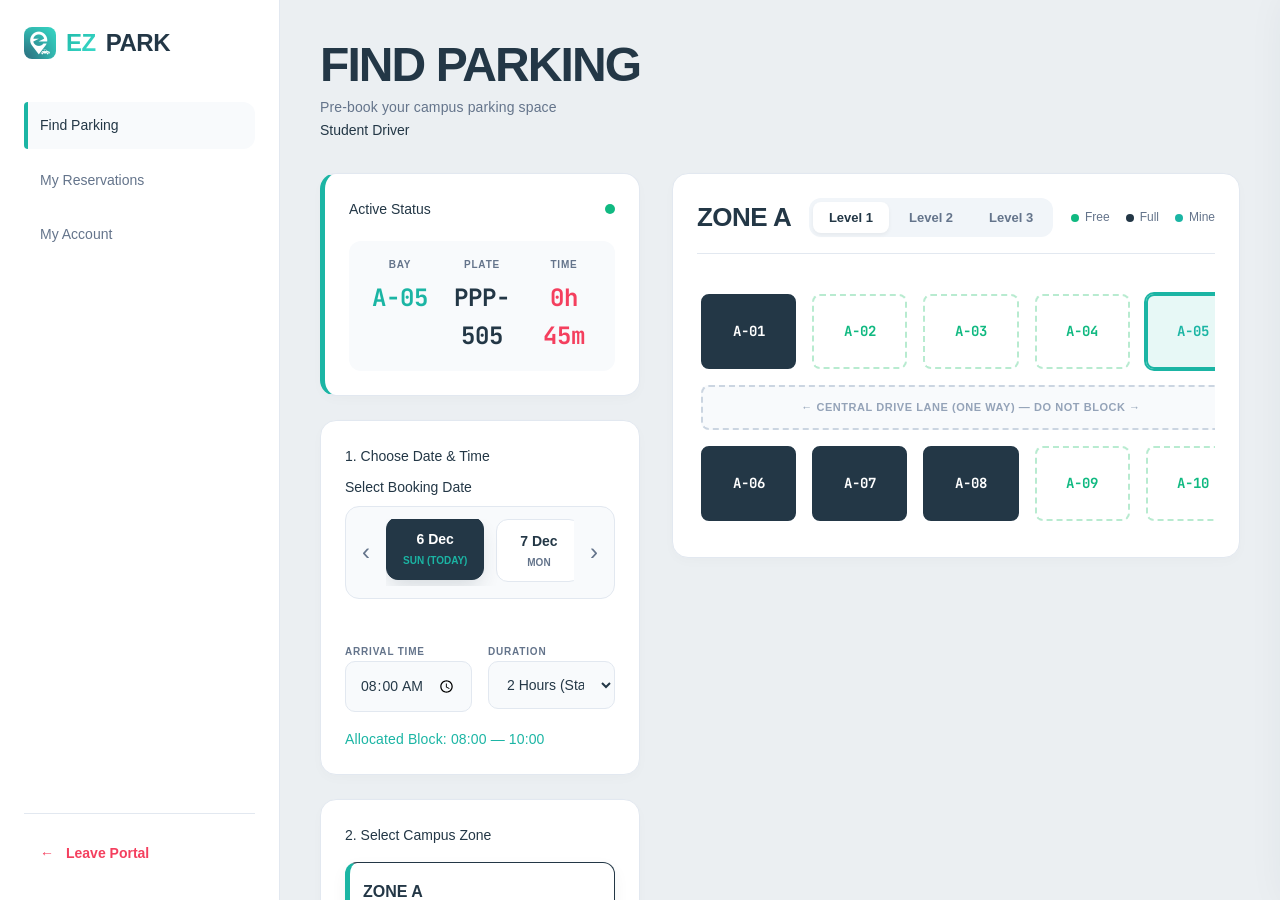
==== commit b92e6c19: "layout: relocate date calendar component into global time card" ====
--- a/frontend/user.html
+++ b/frontend/user.html
@@ -53,7 +53,10 @@
                 </section>
 
                 <section class="card">
-                    <span class="card-title">1. Choose Time Window</span>
+                    <span class="card-title">1. Choose Date & Time</span>
+                    
+                    <ezpark-calendar id="mainCalendarHub"></ezpark-calendar>
+
                     <div class="time-config-grid">
                         <div class="form-group">
                             <label class="detail-label">Arrival Time</label>
@@ -116,8 +119,6 @@
 
             <div class="user-map-col">
                 <section class="card user-map-card">
-                    
-                    <ezpark-calendar id="mainCalendarHub"></ezpark-calendar>
 
                     <div class="map-inner-header">
                         <h3 class="panel-title" id="currentZoneTitle">Zone A</h3>
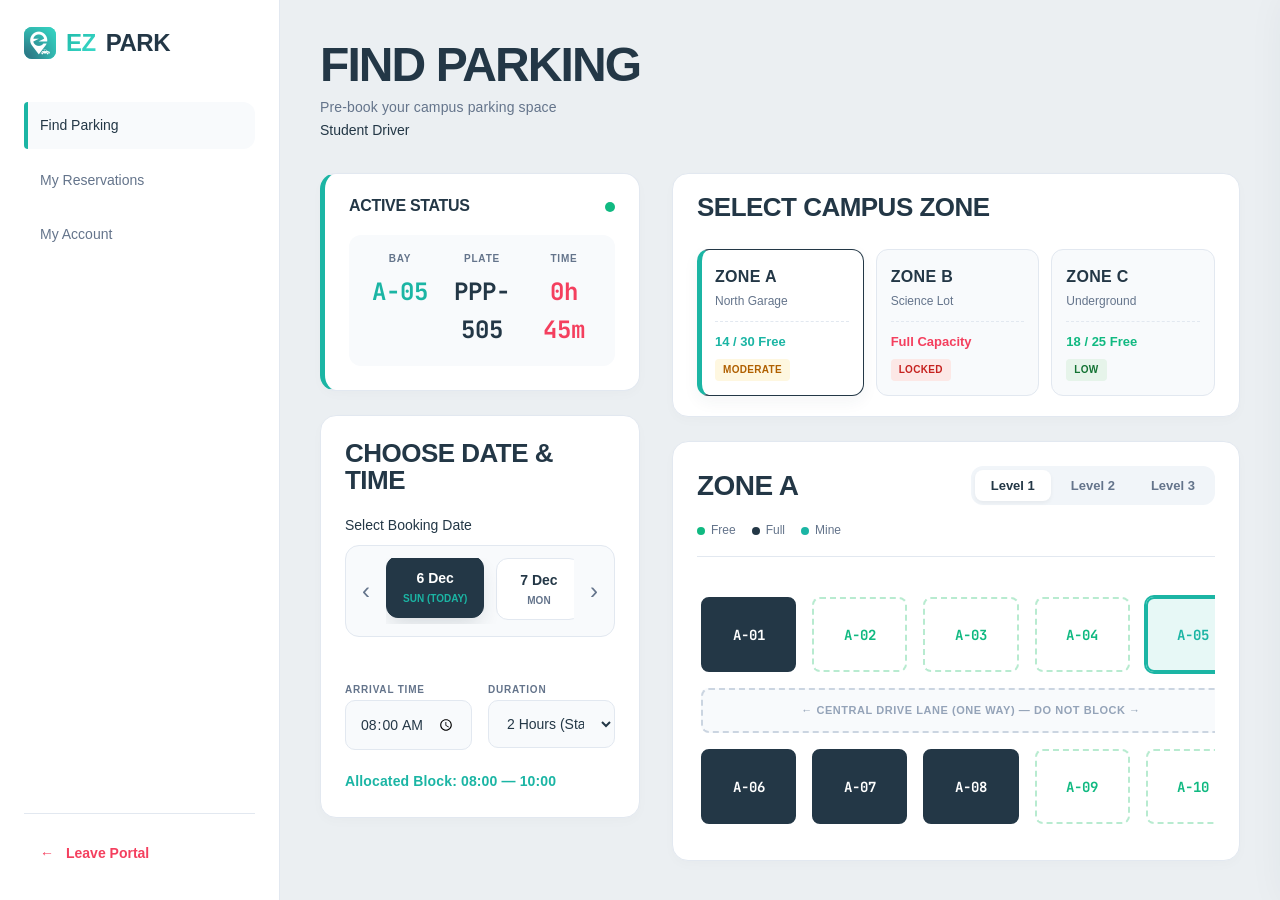
==== commit 8c92d24b: "dashboard zone selector fix" ====
--- a/frontend/user.html
+++ b/frontend/user.html
@@ -4,17 +4,23 @@
     <meta charset="UTF-8">
     <meta name="viewport" content="width=device-width, initial-scale=1.0">
     <title>EZPARK | Student Portal</title>
+    <!-- Master shared typography and high-contrast tokens -->
     <link rel="stylesheet" href="style.css">
+    <!-- Static dataset injection -->
     <script src="data.js"></script>
+    <!-- Reusable Web Component Framework -->
     <script src="components.js" defer></script>
 </head>
 
 <body class="admin-body user-portal-body">
 
+    <!-- REUSABLE MOBILE HEADER COMPONENT -->
     <ezpark-mobile-header></ezpark-mobile-header>
 
+    <!-- REUSABLE SIDEBAR COMPONENT -->
     <ezpark-sidebar role="student" active="find"></ezpark-sidebar>
 
+    <!-- MAIN APP PANEL WORKSPACE -->
     <main class="responsive-main">
         <header class="hide-on-mobile">
             <div>
@@ -27,13 +33,16 @@
             </div>
         </header>
 
+        <!-- DASHBOARD GRID FRAMEWORK -->
         <div class="user-workspace-grid">
             
+            <!-- LEFT COLUMN: VERTICAL DATA CONTROL NODE -->
             <div class="user-control-col">
                 
+                <!-- DRIVER ACTIVE STATUS (LIVE PARKING TICKET) -->
                 <section class="card driver-status-card">
                     <div class="status-header">
-                        <span class="card-title">Active Status</span>
+                        <h3 class="panel-title" style="font-size: 16px !important;">Active Status</h3>
                         <span class="status-indicator-dot pulsing"></span>
                     </div>
                     <div class="active-reservation-block">
@@ -52,9 +61,11 @@
                     </div>
                 </section>
 
+                <!-- GLOBAL DATE & TIME CONFIGURATOR -->
                 <section class="card">
-                    <span class="card-title">1. Choose Date & Time</span>
-                    
+                    <h3 class="panel-title" style="margin-bottom: 12px;">Choose Date & Time</h3>
+                    
+                    <!-- Unified Calendar Placement -->
                     <ezpark-calendar id="mainCalendarHub"></ezpark-calendar>
 
                     <div class="time-config-grid">
@@ -71,58 +82,64 @@
                             </select>
                         </div>
                     </div>
-                    <p class="section-subtitle" id="timeRangeIndicator" style="margin-top: 8px; font-weight: 500; color: var(--brand-teal-start);">
-                        Allocated Block: 08:00 AM - 10:00 AM
+                    <p class="section-subtitle" id="timeRangeIndicator" style="margin-top: 12px; font-weight: 700; color: var(--brand-teal-start);">
+                        Allocated Block: 08:00 AM — 10:00 AM
                     </p>
                 </section>
-
-                <section class="card">
-                    <span class="card-title">2. Select Campus Zone</span>
+            </div>
+
+            <!-- RIGHT COLUMN: MASTER VISUAL WORKSPACE (CAMPUS SELECTION & MAP) -->
+            <div class="user-map-col" style="display: flex; flex-direction: column; gap: 24px;">
+                
+                <!-- HORIZONTAL PREMIUM CAMPUS ZONE SELECTION BAR -->
+                <section class="card" style="padding: 20px 24px;">
+                    <h3 class="panel-title" style="margin-bottom: 12px;">Select Campus Zone</h3>
+                    
                     <div class="zone-cards-list" id="zoneCardsContainer">
-                        
+                        <!-- ZONE TILE A -->
                         <div class="zone-selection-item active" data-zone="zone-a">
                             <div class="zone-item-header">
                                 <strong class="zone-name">Zone A</strong>
-                                <span class="zone-location-sub">North Multi-Level Garage</span>
+                                <span class="zone-location-sub">North Garage</span>
                             </div>
                             <div class="zone-item-status">
-                                <span class="capacity-counter text-available" id="count-zone-a">🟢 14 / 30 Free</span>
-                                <span class="demand-badge badge-low" id="badge-zone-a">Low Demand</span>
-                            </div>
-                        </div>
-
+                                <span class="capacity-counter text-available" id="count-zone-a">14 / 30 Free</span>
+                                <span class="demand-badge badge-low" id="badge-zone-a">Low</span>
+                            </div>
+                        </div>
+
+                        <!-- ZONE TILE B -->
                         <div class="zone-selection-item" data-zone="zone-b">
                             <div class="zone-item-header">
                                 <strong class="zone-name">Zone B</strong>
-                                <span class="zone-location-sub">Science Faculty Surface Lot</span>
+                                <span class="zone-location-sub">Science Lot</span>
                             </div>
                             <div class="zone-item-status">
-                                <span class="capacity-counter text-alert" id="count-zone-b">🔴 2 / 45 Free</span>
-                                <span class="demand-badge badge-high" id="badge-zone-b">Full Capacity</span>
-                            </div>
-                        </div>
-
+                                <span class="capacity-counter text-alert" id="count-zone-b">2 / 45 Free</span>
+                                <span class="demand-badge badge-high" id="badge-zone-b">Full</span>
+                            </div>
+                        </div>
+
+                        <!-- ZONE TILE C -->
                         <div class="zone-selection-item" data-zone="zone-c">
                             <div class="zone-item-header">
                                 <strong class="zone-name">Zone C</strong>
-                                <span class="zone-location-sub">Underground Deck</span>
+                                <span class="zone-location-sub">Underground</span>
                             </div>
                             <div class="zone-item-status">
-                                <span class="capacity-counter text-teal" id="count-zone-c">🟡 15 / 25 Free</span>
+                                <span class="capacity-counter text-teal" id="count-zone-c">15 / 25 Free</span>
                                 <span class="demand-badge badge-moderate" id="badge-zone-c">Moderate</span>
                             </div>
                         </div>
-
                     </div>
                 </section>
-            </div>
-
-            <div class="user-map-col">
+
+                <!-- PARKING GARAGE REAL-TIME CELL GRID CANVAS -->
                 <section class="card user-map-card">
-
                     <div class="map-inner-header">
-                        <h3 class="panel-title" id="currentZoneTitle">Zone A</h3>
+                        <h2 class="panel-title" id="currentZoneTitle" style="font-size: 28px !important;">Zone A</h2>
                         
+                        <!-- Level Navigation Pills -->
                         <div class="floor-switcher" id="floorSwitcherContainer">
                             <button class="floor-btn active" data-floor="L1">Level 1</button>
                             <button class="floor-btn" data-floor="L2">Level 2</button>
@@ -136,6 +153,7 @@
                         </div>
                     </div>
 
+                    <!-- Scroll Engine viewport windows -->
                     <div class="map-scroll-viewport">
                         <div class="floor-maps-container">
                             <div id="map-L1" class="parking-garage-structure floor-panel active"></div>
@@ -144,16 +162,19 @@
                         </div>
                     </div>
 
+                    <!-- REUSABLE BOOKING DRAWER SLIDE PANEL -->
                     <ezpark-booking-panel></ezpark-booking-panel>
-
                 </section>
             </div>
 
         </div>
     </main>
 
+    <!-- ==========================================================================
+         PORTAL REACTIVE CENTRAL SCHEDULING ENGINE
+         ========================================================================== -->
     <script>
-        // --- 1. SYSTEM CENTRAL STATE REGISTER ---
+        // --- 1. RUNTIME STATE MEMORY CACHE ---
         let globalParkingDatabase = [...initialParkingData];
         let selectedActiveZoneID = "zone-a";
         let selectedActiveFloorID = "L1";
@@ -163,25 +184,26 @@
         let selectedArrivalTime = "08:00";
         let selectedDurationHours = 2;
 
-        // --- 2. THE LIVE MAP CELL GRAPHICS GENERATOR ---
+        // --- 2. THE MAP DESIGN CELL COMPILER ---
         function renderGarageMap() {
             const container = document.getElementById(`map-${selectedActiveFloorID}`);
             if (!container) return;
 
             container.innerHTML = "";
 
-            // Query database array filtered precisely by active Zone AND active Floor level
+            // Query level allocations filtering by the active state settings
             const levelSpots = globalParkingDatabase.filter(spot => 
                 spot.zone === selectedActiveZoneID && spot.level === selectedActiveFloorID
             );
 
-            // Mock edge case: If zone has no slots allocated (like Zone B surface lot)
+            // Edge Exception Handle: Surface lots don't have separate floors
             if (levelSpots.length === 0) {
-                container.innerHTML = `<div class="driving-lane-landmark" style="grid-column: span 5; border-style: solid;">No multi-level tracking available for this zone configuration.</div>`;
+                container.innerHTML = `<div class="driving-lane-landmark" style="grid-column: span 5; border-style: solid;">No multi-level structural grids mapped for this zone selection.</div>`;
                 return;
             }
 
             levelSpots.forEach((spot, index) => {
+                // Insert contextual driving landmark row exactly down the middle axis split
                 if (index === 5) {
                     const lane = document.createElement("div");
                     lane.className = "driving-lane-landmark";
@@ -205,10 +227,10 @@
             });
         }
 
-        // --- 3. REACTIVE CONTROLLER OPERATIONS ---
+        // --- 3. SELECTION PROCESSING HUB ---
         function handleSpotSelection(spotId) {
             selectedActiveSpotID = spotId;
-            renderGarageMap(); // Sync graphic configurations instantly
+            renderGarageMap();
 
             const bookingDrawer = document.getElementById('bookingDrawer');
             const drawerBayLabel = document.getElementById('drawerBayLabel');
@@ -216,8 +238,6 @@
 
             if (bookingDrawer && drawerBayLabel) {
                 drawerBayLabel.textContent = spotId;
-                
-                // Push our top-level global time configurations straight down into our custom drawer components dynamically
                 if (arrivalTimeInput) {
                     arrivalTimeInput.value = selectedArrivalTime;
                 }
@@ -225,16 +245,15 @@
             }
         }
 
-        // Central Simulator: Generates randomized mock capacity numbers based on chosen hour thresholds
+        // --- 4. REAL-TIME DATA SIMULATOR CORES ---
         function simulateCapacityEngine() {
             const timeNum = parseInt(selectedArrivalTime.split(':')[0]);
             
-            // Generate simulated metrics based on hours chosen (mimics heavy database calls)
+            // Generate variable mock capacities mapped closely against standard class schedules
             let factorA = (timeNum >= 9 && timeNum <= 12) ? 4 : 14;
             let factorB = (timeNum >= 8 && timeNum <= 11) ? 0 : 7;
             let factorC = (timeNum >= 13 && timeNum <= 16) ? 2 : 18;
 
-            // Apply updates straight to the UI node labels
             updateZoneCardUI("zone-a", factorA, 30, "count-zone-a", "badge-zone-a");
             updateZoneCardUI("zone-b", factorB, 45, "count-zone-b", "badge-zone-b");
             updateZoneCardUI("zone-c", factorC, 25, "count-zone-c", "badge-zone-c");
@@ -249,24 +268,24 @@
             
             if (free === 0) {
                 countEl.className = "capacity-counter text-alert";
-                countEl.textContent = `30/30`;
+                countEl.textContent = `Full Capacity`;
                 badgeEl.className = "demand-badge badge-high";
-                badgeEl.textContent = "Locked Full";
+                badgeEl.textContent = "Locked";
             } else if (percentageFull > 80) {
                 countEl.className = "capacity-counter text-alert";
-                countEl.textContent = `${free} / ${total}`;
+                countEl.textContent = `${free} / ${total} Free`;
                 badgeEl.className = "demand-badge badge-high";
-                badgeEl.textContent = "High Demand";
+                badgeEl.textContent = "Full";
             } else if (percentageFull > 40) {
                 countEl.className = "capacity-counter text-teal";
-                countEl.textContent = `${free} / ${total}`;
+                countEl.textContent = `${free} / ${total} Free`;
                 badgeEl.className = "demand-badge badge-moderate";
                 badgeEl.textContent = "Moderate";
             } else {
                 countEl.className = "capacity-counter text-available";
-                countEl.textContent = `${free} / ${total}`;
+                countEl.textContent = `${free} / ${total} Free`;
                 badgeEl.className = "demand-badge badge-low";
-                badgeEl.textContent = "Low Demand";
+                badgeEl.textContent = "Low";
             }
         }
 
@@ -282,64 +301,61 @@
             simulateCapacityEngine();
         }
 
-        // --- 4. DATA-BOUND DOM NAVIGATION LISTENERS ---
-        
-        // Zone Selection Item Click Toggles
-        const zoneItems = document.querySelectorAll('.zone-selection-item');
-        zoneItems.forEach(item => {
-            item.addEventListener('click', () => {
-                zoneItems.forEach(i => i.classList.remove('active'));
-                item.classList.add('active');
-
-                selectedActiveZoneID = item.getAttribute('data-zone');
-                
-                // Track textual modifications onto the map canvas head
-                const nameStr = item.querySelector('.zone-name').textContent;
-                document.getElementById('currentZoneTitle').textContent = nameStr;
-
-                // Toggle Level options visibility contextually
-                const switcher = document.getElementById('floorSwitcherContainer');
-                switcher.style.visibility = selectedActiveZoneID === 'zone-b' ? 'hidden' : 'visible';
-
-                selectedActiveSpotID = null; // Clear tracking anchors
-                renderGarageMap();
-            });
-        });
-
-        // Floor Tab Switch Toggles
-        const floorButtons = document.querySelectorAll('.floor-btn');
-        const floorPanels = document.querySelectorAll('.floor-panel');
-        floorButtons.forEach(button => {
-            button.addEventListener('click', () => {
-                floorButtons.forEach(btn => btn.classList.remove('active'));
-                floorPanels.forEach(panel => panel.classList.remove('active'));
-                
-                button.classList.add('active');
-                selectedActiveFloorID = button.getAttribute('data-floor');
-                document.getElementById(`map-${selectedActiveFloorID}`).classList.add('active');
-                
-                selectedActiveSpotID = null;
-                renderGarageMap();
-            });
-        });
-
-        // Global Time Configuration Input Listeners
-        document.getElementById('globalArrivalTime').addEventListener('input', (e) => {
-            selectedArrivalTime = e.target.value;
-            calculateTimeBoundaries();
-        });
-
-        document.getElementById('globalDuration').addEventListener('change', (e) => {
-            selectedDurationHours = e.target.value;
-            calculateTimeBoundaries();
-        });
-
-        // --- 5. INITIAL SYSTEM BOOTSTRAP ---
+        // --- 5. REGISTER EVENT INTERACTION CAPTURES ---
         window.addEventListener("DOMContentLoaded", () => {
             calculateTimeBoundaries();
             renderGarageMap();
 
-            // Establish final custom confirmations trigger bindings
+            // Row-Tile Campus Option Clicks
+            const zoneItems = document.querySelectorAll('.zone-selection-item');
+            zoneItems.forEach(item => {
+                item.addEventListener('click', () => {
+                    zoneItems.forEach(i => i.classList.remove('active'));
+                    item.classList.add('active');
+
+                    selectedActiveZoneID = item.getAttribute('data-zone');
+                    
+                    const nameStr = item.querySelector('.zone-name').textContent;
+                    document.getElementById('currentZoneTitle').textContent = nameStr;
+
+                    // Manage visible floor switch parameters contextually
+                    const switcher = document.getElementById('floorSwitcherContainer');
+                    switcher.style.visibility = selectedActiveZoneID === 'zone-b' ? 'hidden' : 'visible';
+
+                    selectedActiveSpotID = null; 
+                    renderGarageMap();
+                });
+            });
+
+            // Level Shift Navigation Clicks
+            const floorButtons = document.querySelectorAll('.floor-btn');
+            const floorPanels = document.querySelectorAll('.floor-panel');
+            floorButtons.forEach(button => {
+                button.addEventListener('click', () => {
+                    floorButtons.forEach(btn => btn.classList.remove('active'));
+                    floorPanels.forEach(panel => panel.classList.remove('active'));
+                    
+                    button.classList.add('active');
+                    selectedActiveFloorID = button.getAttribute('data-floor');
+                    document.getElementById(`map-${selectedActiveFloorID}`).classList.add('active');
+                    
+                    selectedActiveSpotID = null;
+                    renderGarageMap();
+                });
+            });
+
+            // Time and Duration Input Controls
+            document.getElementById('globalArrivalTime').addEventListener('input', (e) => {
+                selectedArrivalTime = e.target.value;
+                calculateTimeBoundaries();
+            });
+
+            document.getElementById('globalDuration').addEventListener('change', (e) => {
+                selectedDurationHours = e.target.value;
+                calculateTimeBoundaries();
+            });
+
+            // Delayed binding setup for elements generated inside custom lifecycle frameworks
             setTimeout(() => {
                 const submitBookingBtn = document.getElementById('submitBookingBtn');
                 const bookingDrawer = document.getElementById('bookingDrawer');
@@ -359,12 +375,11 @@
                     });
                 }
 
-                // Listen to rolling horizontal layout calendars clicks seamlessly
                 const dateCards = document.querySelectorAll('.date-card');
                 dateCards.forEach(card => {
                     card.addEventListener('click', () => {
                         selectedBookingDate = card.querySelector('.date-num').textContent;
-                        simulateCapacityEngine(); // Redo calculations for new days chosen
+                        simulateCapacityEngine(); 
                     });
                 });
             }, 300);
--- a/frontend/style.css
+++ b/frontend/style.css
@@ -581,17 +581,19 @@
 
 .zone-cards-list {
     display: flex;
-    flex-direction: column;
+    flex-direction: row; /* Keeps the 3 master cards sitting side-by-side */
     gap: 12px;
     width: 100%;
     margin-top: 8px;
 }
 
 .zone-selection-item {
+    flex: 1;
+    min-width: 0; /* Keeps the card from expanding past its flex allocation */
     background-color: #F8FAFC;
     border: 1px solid var(--border-color);
     border-radius: 12px;
-    padding: 16px;
+    padding: 14px;
     cursor: pointer;
     display: flex;
     flex-direction: column;
@@ -604,19 +606,20 @@
     background-color: rgba(27, 181, 164, 0.01);
 }
 
-/* HIGH-CONTRAST SELECTION TARGET TRACKER */
+/* HIGH-CONTRAST LEFT ACCENT TRACKER FOR SELECTED ZONE */
 .zone-selection-item.active {
     border-color: var(--brand-slate);
     background-color: #FFFFFF;
     box-shadow: 0 6px 16px rgba(35, 55, 70, 0.05);
-    border-left: 5px solid var(--brand-teal-start);
-    padding-left: 13px; /* Compensates beautifully for the thicker border border scale */
+    border-left: 5px solid var(--brand-teal-start); /* Clean signature indicator accent */
+    padding-left: 13px; /* Balances the structural alignment perfectly */
 }
 
 .zone-item-header {
     display: flex;
     flex-direction: column;
     gap: 2px;
+    width: 100%;
 }
 
 .zone-name {
@@ -625,31 +628,44 @@
     font-weight: 700;
     color: var(--brand-slate);
     text-transform: uppercase;
+    letter-spacing: 0.02em;
 }
 
 .zone-location-sub {
     font-size: 12px;
     color: var(--text-muted);
-}
-
+    white-space: nowrap;
+    overflow: hidden;
+    text-overflow: ellipsis;
+}
+
+/* LOWER DATA ROW: COUNTER AND STATUS BADGE */
 .zone-item-status {
     display: flex;
-    justify-content: space-between;
-    align-items: center;
+    flex-direction: column; /* FIXED: Stacks metrics vertically so they never collide sideways */
+    align-items: flex-start; /* Left-aligns the data cleanly */
+    gap: 6px; /* Spacing between numbers and badges */
+    width: 100%;
     font-size: 13px;
     font-weight: 700;
     border-top: 1px dashed var(--border-color);
     padding-top: 10px;
 }
 
-/* HIGH VISIBILITY STATE ACCENT BADGES */
+.capacity-counter {
+    white-space: nowrap; /* Prevents awkward line-breaks for numbers */
+}
+
+/* COMPACT STATUS PILLS */
 .demand-badge {
     font-size: 10px;
     font-weight: 700;
     text-transform: uppercase;
-    padding: 4px 10px;
-    border-radius: 6px;
-    letter-spacing: 0.04em;
+    padding: 3px 8px;
+    border-radius: 4px;
+    letter-spacing: 0.03em;
+    width: fit-content; /* FIXED: Prevents the badge block from stretching awkwardly */
+    white-space: nowrap;
 }
 .badge-low { background-color: #E6F4EA; color: #137333; }
 .badge-moderate { background-color: #FEF7E0; color: #B06000; }
